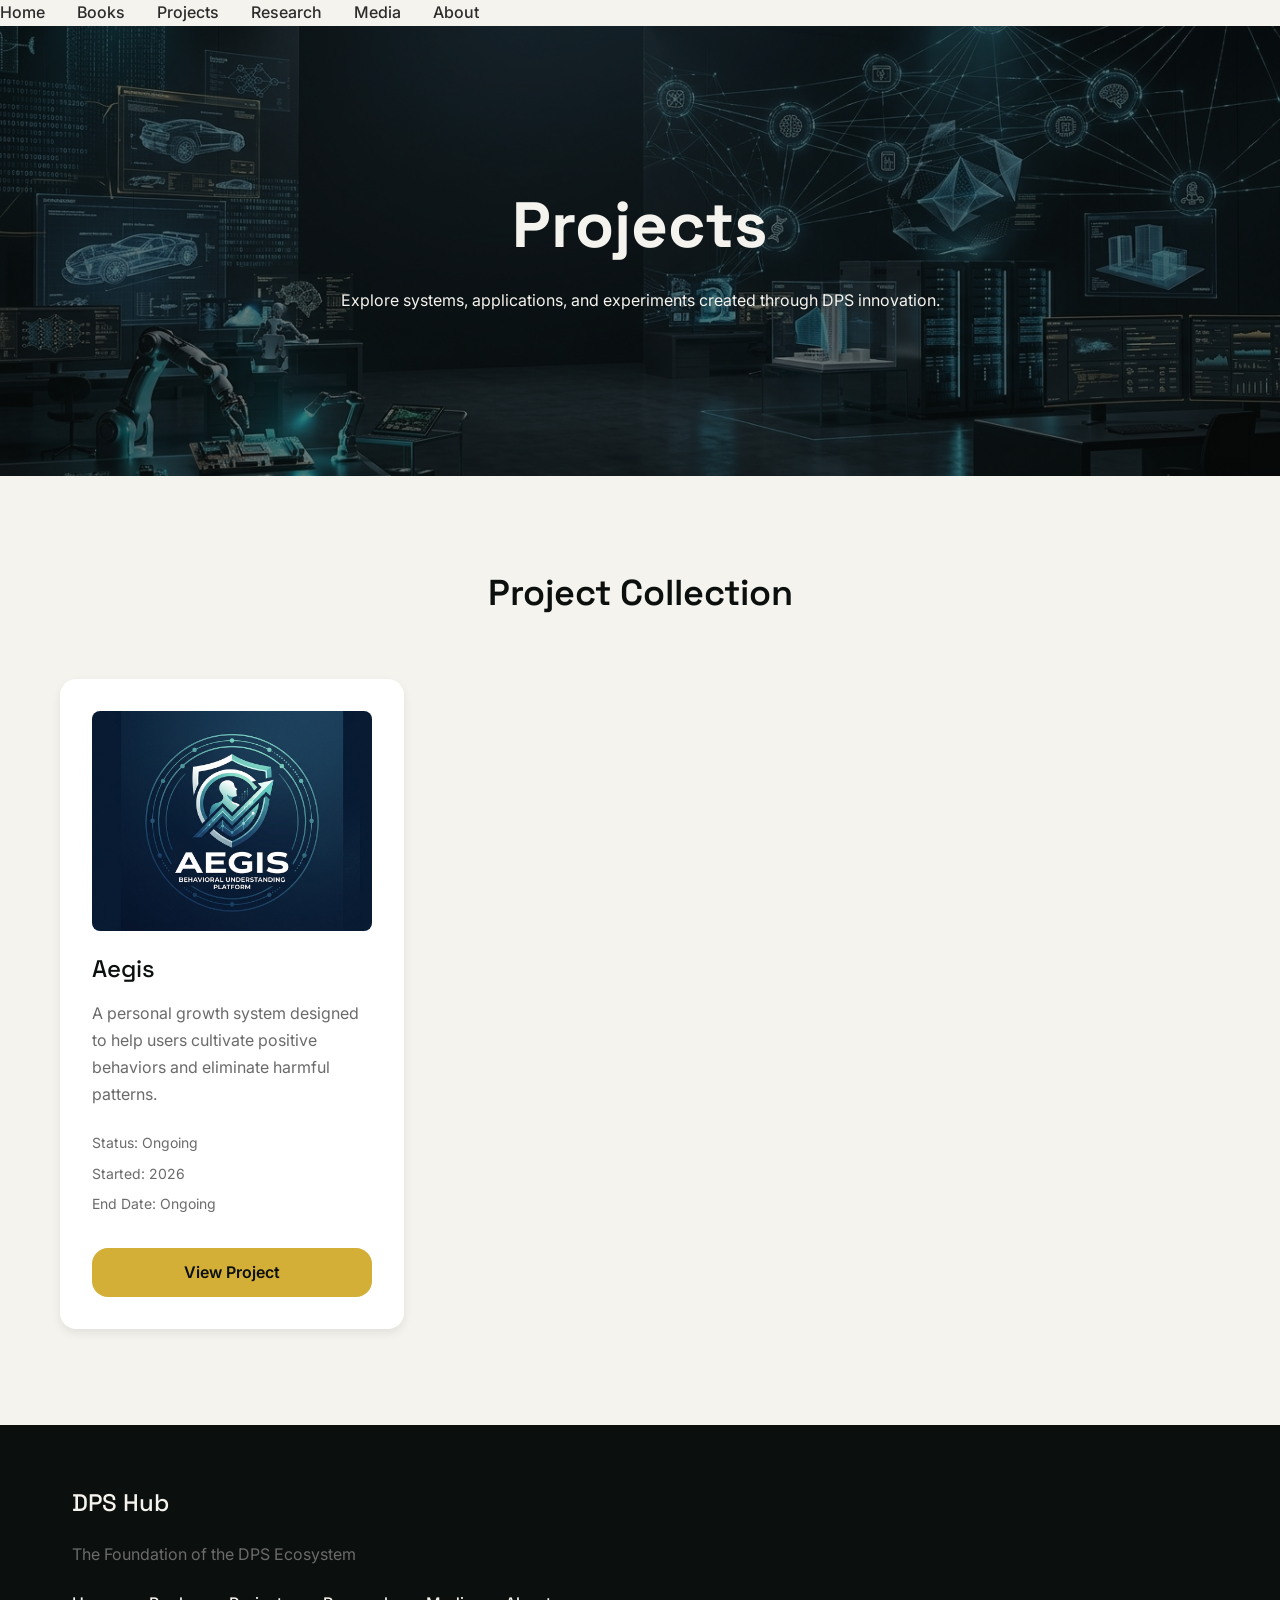
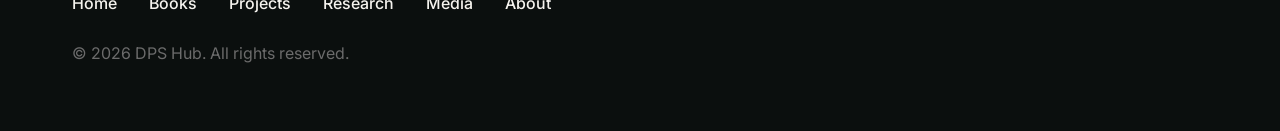
==== pages/projects.html @ a82c4fc8 "Add Projects page with dynamic JSON loading" ====
<!doctype html>

<html lang="en">


<head>

    <meta charset="UTF-8" />

    <meta name="viewport" content="width=device-width, initial-scale=1.0" />


    <title>DPS Hub | Projects</title>


    <link rel="icon" href="../assets/images/logo/favicon.ico" />


    <!-- Google Fonts -->

    <link rel="preconnect" href="https://fonts.googleapis.com" />

    <link rel="preconnect" href="https://fonts.gstatic.com" crossorigin />


    <link
        href="https://fonts.googleapis.com/css2?family=Inter:wght@400;500;600;700&family=Space+Grotesk:wght@500;600;700&display=swap"
        rel="stylesheet" />


    <!-- CSS -->

    <link rel="stylesheet" href="../css/variables.css" />

    <link rel="stylesheet" href="../css/reset.css" />

    <link rel="stylesheet" href="../css/components.css" />

    <link rel="stylesheet" href="../css/style.css" />

    <link rel="stylesheet" href="../css/pages/projects.css" />

    <link rel="stylesheet" href="../css/responsive.css" />


</head>



<body>


<header>

    <nav>

        <ul>

            <li>
                <a href="../index.html">
                    Home
                </a>
            </li>


            <li>
                <a href="./books.html">
                    Books
                </a>
            </li>


            <li>
                <a href="./projects.html">
                    Projects
                </a>
            </li>


            <li>
                <a href="./research.html">
                    Research
                </a>
            </li>


            <li>
                <a href="./media.html">
                    Media
                </a>
            </li>


            <li>
                <a href="./about.html">
                    About
                </a>
            </li>

        </ul>

    </nav>

</header>




<main>


    <!-- Projects Hero -->


    <section class="projects-hero">


        <div class="section-container">


            <h1>
                Projects
            </h1>


            <p>
                Explore systems, applications, and experiments
                created through DPS innovation.
            </p>


        </div>


    </section>





    <!-- Project Collection -->


    <section class="projects">


        <div class="section-container">


            <h2>
                Project Collection
            </h2>



            <div class="project-grid" id="project-container">


                <!-- Projects will load here from projects.json -->


            </div>


        </div>


    </section>



</main>





<footer>


    <div class="footer-container">


        <h3>
            DPS Hub
        </h3>


        <p>
            The Foundation of the DPS Ecosystem
        </p>



        <nav>


            <a href="../index.html">
                Home
            </a>


            <a href="./books.html">
                Books
            </a>


            <a href="./projects.html">
                Projects
            </a>


            <a href="./research.html">
                Research
            </a>


            <a href="./media.html">
                Media
            </a>


            <a href="./about.html">
                About
            </a>


        </nav>



        <p>
            © 2026 DPS Hub. All rights reserved.
        </p>


    </div>


</footer>



<script src="../js/pages/projects.js"></script>


</body>


</html>
---- css/variables.css ----
/* =========================
   DPS Hub Design Variables
   ========================= */


:root {


    /* =========================
       Brand Colors
       ========================= */


    --color-background: #F5F3EE;
    --color-surface: #FFFFFF;

    --color-primary: #0B0F0E;
    --color-secondary: #1F6B45;

    --color-accent: #D4AF37;

    --color-text: #2C2C2C;
    --color-text-secondary: #6B6B6B;




    /* =========================
       Typography
       ========================= */


    --font-heading: "Space Grotesk", sans-serif;

    --font-body: "Inter", sans-serif;




    /* =========================
       Font Sizes
       ========================= */


    --font-size-hero: 64px;

    --font-size-title: 48px;

    --font-size-section: 36px;

    --font-size-card: 24px;

    --font-size-body: 16px;

    --font-size-small: 14px;




    /* =========================
       Font Weights
       ========================= */


    --weight-regular: 400;

    --weight-medium: 500;

    --weight-semibold: 600;

    --weight-bold: 700;




    /* =========================
       Spacing System
       ========================= */


    --space-xs: 8px;

    --space-sm: 16px;

    --space-md: 24px;

    --space-lg: 32px;

    --space-xl: 64px;

    --space-xxl: 96px;




    /* =========================
       Border Radius
       ========================= */


    --radius-small: 8px;

    --radius-medium: 16px;

    --radius-large: 24px;




    /* =========================
       Shadows
       ========================= */


    --shadow-small: 0 4px 10px rgba(0,0,0,0.08);

    --shadow-medium: 0 8px 20px rgba(0,0,0,0.12);




    /* =========================
       Transitions
       ========================= */


    --transition-fast: 0.2s ease;

    --transition-normal: 0.3s ease;


}
---- css/components.css ----
/* =========================
   DPS Hub Components
   ========================= */


/* =========================
   Buttons
   ========================= */


.btn {

    display: inline-block;

    padding: 12px 24px;

    border-radius: var(--radius-medium);

    font-weight: var(--weight-semibold);

    transition: var(--transition-normal);

}





.primary-btn {

    background-color: var(--color-accent);

    color: var(--color-primary);

}





.primary-btn:hover {

    opacity: 0.85;

}





.secondary-btn {

    border: 2px solid var(--color-background);

    color: var(--color-background);

    background: transparent;

}




.secondary-btn:hover {

    background-color: var(--color-background);

    color: var(--color-primary);

}




/* =========================
   Navbar
   ========================= */


header {

    width: 100%;

}





header nav {

    display: flex;

    justify-content: space-between;

    align-items: center;

}





header ul {

    display: flex;

    gap: var(--space-lg);

}





header a {

    color: var(--color-text);

    font-weight: var(--weight-medium);

}





header a:hover {

    color: var(--color-accent);

}




/* =========================
   Footer
   ========================= */


footer {

    background-color: var(--color-primary);

    color: var(--color-background);

    padding: var(--space-xl) 0;

}





.footer-container {

    max-width: 1200px;

    margin: 0 auto;

    padding: 0 var(--space-lg);

    display: flex;

    flex-direction: column;

    gap: var(--space-md);

}





.footer-container h3 {

    color: var(--color-background);

}





.footer-container p {

    color: var(--color-text-secondary);

}





/* Footer Navigation */

.footer-container nav {

    display: flex;

    gap: var(--space-lg);

    flex-wrap: wrap;

}





.footer-container nav a {

    color: var(--color-background);

    font-weight: var(--weight-medium);

    transition: var(--transition-fast);

}





.footer-container nav a:hover {

    color: var(--color-accent);

    transform: translateY(-2px);

}
---- css/style.css ----
/* =========================
   DPS Hub Global Styles
   ========================= */


/* Body */

body {

    background-color: var(--color-background);

    color: var(--color-text);

    font-family: var(--font-body);

    font-size: var(--font-size-body);

    line-height: 1.6;

}





/* Headings */

h1,
h2,
h3 {

    font-family: var(--font-heading);

    color: var(--color-primary);

    line-height: 1.2;

}





h1 {

    font-size: var(--font-size-hero);

    font-weight: var(--weight-bold);

}





h2 {

    font-size: var(--font-size-section);

    font-weight: var(--weight-semibold);

}





h3 {

    font-size: var(--font-size-card);

    font-weight: var(--weight-medium);

}





/* Paragraphs */

p {

    color: var(--color-text-secondary);

}





/* Main Container */

.section-container {

    width: 100%;

    max-width: 1400px;

    margin: 0 auto;

    padding-left: 60px;

    padding-right: 60px;

}



/* Sections */

section {

    padding: var(--space-xxl) 0;

}
---- css/pages/projects.css ----
/* =========================
   DPS Hub Projects Page Styles
   ========================= */


/* =========================
   Projects Hero
   ========================= */

.projects-hero {

    min-height: 50vh;

    display: flex;

    align-items: center;

    justify-content: center;

    text-align: center;

    background-image: url("../../assets/images/banners/projects-banner.png");

    background-size: cover;

    background-position: center;

    position: relative;

}


.projects-hero::before {

    content: "";

    position: absolute;

    inset: 0;

    background: rgba(11, 15, 14, 0.55);

}


.projects-hero .section-container {

    position: relative;

    z-index: 1;

}


.projects-hero h1 {

    color: var(--color-background);

}


.projects-hero p {

    color: var(--color-background);

    max-width: 700px;

    margin: var(--space-md) auto 0;

}



/* =========================
   Project Collection
   ========================= */

.projects {

    text-align: center;

}


.project-grid {

    display: grid;

    grid-template-columns: repeat(3, 1fr);

    gap: var(--space-xl);

    margin-top: var(--space-xl);

}



/* =========================
   Project Card
   ========================= */

.project-card {

    background-color: var(--color-surface);

    padding: var(--space-lg);

    border-radius: var(--radius-medium);

    text-align: left;

    transition: var(--transition-normal);

    box-shadow: var(--shadow-small);

}


.project-card:hover {

    transform: translateY(-8px);

    box-shadow: var(--shadow-medium);

}


.project-card img {

    width: 100%;

    height: 220px;

    object-fit: cover;

    border-radius: var(--radius-small);

}


.project-card h3 {

    margin-top: var(--space-md);

}


.project-card p {

    margin-top: var(--space-sm);

    color: var(--color-text-secondary);

    line-height: 1.7;

}



/* =========================
   Project Information
   ========================= */

.project-info {

    display: flex;

    flex-direction: column;

    gap: 8px;

    margin-top: var(--space-md);

    font-size: 14px;

    color: var(--color-text-secondary);

}


.project-info span {

    display: block;

}



/* =========================
   Project Button
   ========================= */

.project-card .btn {

    margin-top: var(--space-lg);

    width: 100%;

    text-align: center;

}
---- css/responsive.css ----
/* =========================
   DPS Hub Responsive Design
   ========================= */


/* =========================
   Large Tablet / Small Laptop
   901px - 1200px
   ========================= */


@media (max-width: 1200px) {


    .section-container {

        max-width: 100%;

    }


    h1 {

        font-size: 56px;

    }


    .hero {

        gap: var(--space-lg);

    }


}





/* =========================
   Tablet
   601px - 900px
   ========================= */


@media (max-width: 900px) {


    h1 {

        font-size: 48px;

    }



    h2 {

        font-size: 32px;

    }



    .hero {

        flex-direction: column;

        text-align: center;

    }



    .hero-content {

        width: 100%;

    }



    .hero-image {

        width: 80%;

        margin: 0 auto;

    }



    .hero-buttons {

        justify-content: center;

    }



    header ul {

        gap: var(--space-md);

    }



}





/* =========================
   Mobile
   Below 600px
   ========================= */


@media (max-width: 600px) {


    h1 {

        font-size: 36px;

    }



    h2 {

        font-size: 28px;

    }



    .section-container {

        padding: 0 var(--space-md);

    }



    header ul {

        flex-direction: column;

        align-items: center;

    }



    .hero-buttons {

        flex-direction: column;

        align-items: center;

        width: 100%;

    }



    .btn {

        width: 100%;

        text-align: center;

    }



    .hero-image {

        width: 100%;

    }



    footer nav {

        flex-direction: column;

        gap: var(--space-sm);

    }



}
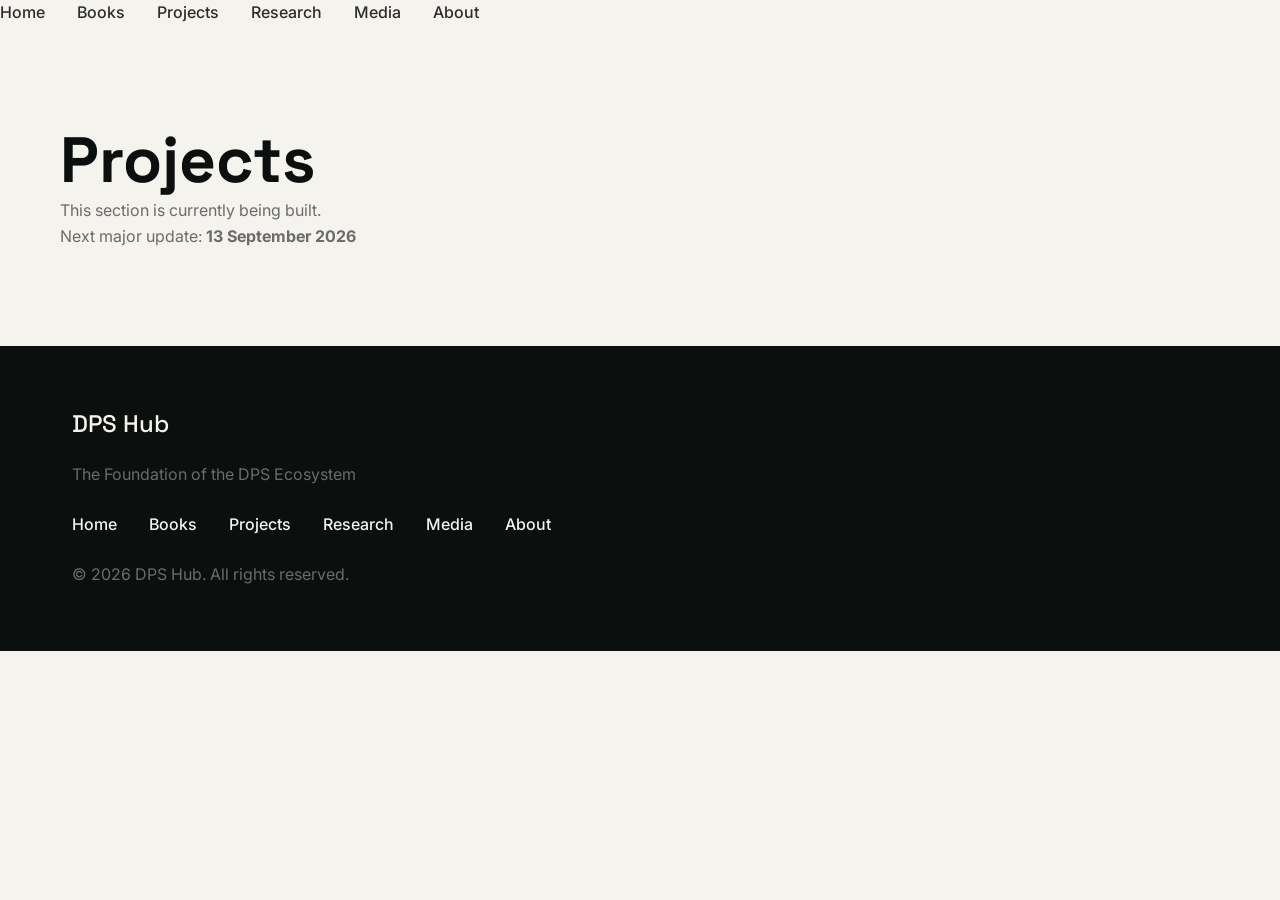
==== commit 5349dfee: "Add temporary building pages" ====
--- a/pages/projects.html
+++ b/pages/projects.html
@@ -1,250 +1,188 @@
 <!doctype html>
-
 <html lang="en">
-
 
 <head>
 
-    <meta charset="UTF-8" />
+    <meta charset="UTF-8">
 
-    <meta name="viewport" content="width=device-width, initial-scale=1.0" />
-
+    <meta
+        name="viewport"
+        content="width=device-width, initial-scale=1.0"
+    >
 
     <title>DPS Hub | Projects</title>
 
-
-    <link rel="icon" href="../assets/images/logo/favicon.ico" />
+    <link
+        rel="icon"
+        href="../assets/images/logo/favicon.ico"
+    >
 
 
     <!-- Google Fonts -->
 
-    <link rel="preconnect" href="https://fonts.googleapis.com" />
+    <link
+        rel="preconnect"
+        href="https://fonts.googleapis.com"
+    >
 
-    <link rel="preconnect" href="https://fonts.gstatic.com" crossorigin />
-
+    <link
+        rel="preconnect"
+        href="https://fonts.gstatic.com"
+        crossorigin
+    >
 
     <link
         href="https://fonts.googleapis.com/css2?family=Inter:wght@400;500;600;700&family=Space+Grotesk:wght@500;600;700&display=swap"
-        rel="stylesheet" />
+        rel="stylesheet"
+    >
 
 
-    <!-- CSS -->
+    <!-- Global CSS -->
 
-    <link rel="stylesheet" href="../css/variables.css" />
+    <link
+        rel="stylesheet"
+        href="../css/variables.css"
+    >
 
-    <link rel="stylesheet" href="../css/reset.css" />
+    <link
+        rel="stylesheet"
+        href="../css/reset.css"
+    >
 
-    <link rel="stylesheet" href="../css/components.css" />
+    <link
+        rel="stylesheet"
+        href="../css/components.css"
+    >
 
-    <link rel="stylesheet" href="../css/style.css" />
+    <link
+        rel="stylesheet"
+        href="../css/style.css"
+    >
 
-    <link rel="stylesheet" href="../css/pages/projects.css" />
-
-    <link rel="stylesheet" href="../css/responsive.css" />
-
+    <link
+        rel="stylesheet"
+        href="../css/responsive.css"
+    >
 
 </head>
-
 
 
 <body>
 
 
-<header>
+    <!-- Header -->
 
-    <nav>
+    <header>
 
-        <ul>
+        <nav>
 
-            <li>
-                <a href="../index.html">
-                    Home
-                </a>
-            </li>
+            <ul>
+
+                <li>
+                    <a href="../index.html">
+                        Home
+                    </a>
+                </li>
+
+                <li>
+                    <a href="./books.html">
+                        Books
+                    </a>
+                </li>
+
+                <li>
+                    <a href="./projects.html">
+                        Projects
+                    </a>
+                </li>
+
+                <li>
+                    <a href="./research.html">
+                        Research
+                    </a>
+                </li>
+
+                <li>
+                    <a href="./media.html">
+                        Media
+                    </a>
+                </li>
+
+                <li>
+                    <a href="./about.html">
+                        About
+                    </a>
+                </li>
+
+            </ul>
+
+        </nav>
+
+    </header>
 
 
-            <li>
-                <a href="./books.html">
-                    Books
-                </a>
-            </li>
+    <!-- Main Content -->
+
+    <main>
+
+        <section>
+
+            <div class="section-container">
+
+                <h1>
+                    Projects
+                </h1>
+
+                <p>
+                    This section is currently being built.
+                </p>
+
+                <p>
+                    Next major update:
+                    <strong>13 September 2026</strong>
+                </p>
+
+            </div>
+
+        </section>
+
+    </main>
 
 
-            <li>
-                <a href="./projects.html">
-                    Projects
-                </a>
-            </li>
+    <!-- Footer -->
 
+    <footer>
 
-            <li>
-                <a href="./research.html">
-                    Research
-                </a>
-            </li>
+        <div class="footer-container">
 
-
-            <li>
-                <a href="./media.html">
-                    Media
-                </a>
-            </li>
-
-
-            <li>
-                <a href="./about.html">
-                    About
-                </a>
-            </li>
-
-        </ul>
-
-    </nav>
-
-</header>
-
-
-
-
-<main>
-
-
-    <!-- Projects Hero -->
-
-
-    <section class="projects-hero">
-
-
-        <div class="section-container">
-
-
-            <h1>
-                Projects
-            </h1>
-
+            <h3>
+                DPS Hub
+            </h3>
 
             <p>
-                Explore systems, applications, and experiments
-                created through DPS innovation.
+                The Foundation of the DPS Ecosystem
             </p>
 
+            <nav>
+
+                <a href="../index.html">Home</a>
+                <a href="./books.html">Books</a>
+                <a href="./projects.html">Projects</a>
+                <a href="./research.html">Research</a>
+                <a href="./media.html">Media</a>
+                <a href="./about.html">About</a>
+
+            </nav>
+
+            <p>
+                © 2026 DPS Hub. All rights reserved.
+            </p>
 
         </div>
 
-
-    </section>
-
-
-
-
-
-    <!-- Project Collection -->
-
-
-    <section class="projects">
-
-
-        <div class="section-container">
-
-
-            <h2>
-                Project Collection
-            </h2>
-
-
-
-            <div class="project-grid" id="project-container">
-
-
-                <!-- Projects will load here from projects.json -->
-
-
-            </div>
-
-
-        </div>
-
-
-    </section>
-
-
-
-</main>
-
-
-
-
-
-<footer>
-
-
-    <div class="footer-container">
-
-
-        <h3>
-            DPS Hub
-        </h3>
-
-
-        <p>
-            The Foundation of the DPS Ecosystem
-        </p>
-
-
-
-        <nav>
-
-
-            <a href="../index.html">
-                Home
-            </a>
-
-
-            <a href="./books.html">
-                Books
-            </a>
-
-
-            <a href="./projects.html">
-                Projects
-            </a>
-
-
-            <a href="./research.html">
-                Research
-            </a>
-
-
-            <a href="./media.html">
-                Media
-            </a>
-
-
-            <a href="./about.html">
-                About
-            </a>
-
-
-        </nav>
-
-
-
-        <p>
-            © 2026 DPS Hub. All rights reserved.
-        </p>
-
-
-    </div>
-
-
-</footer>
-
-
-
-<script src="../js/pages/projects.js"></script>
+    </footer>
 
 
 </body>
 
-
 </html>
